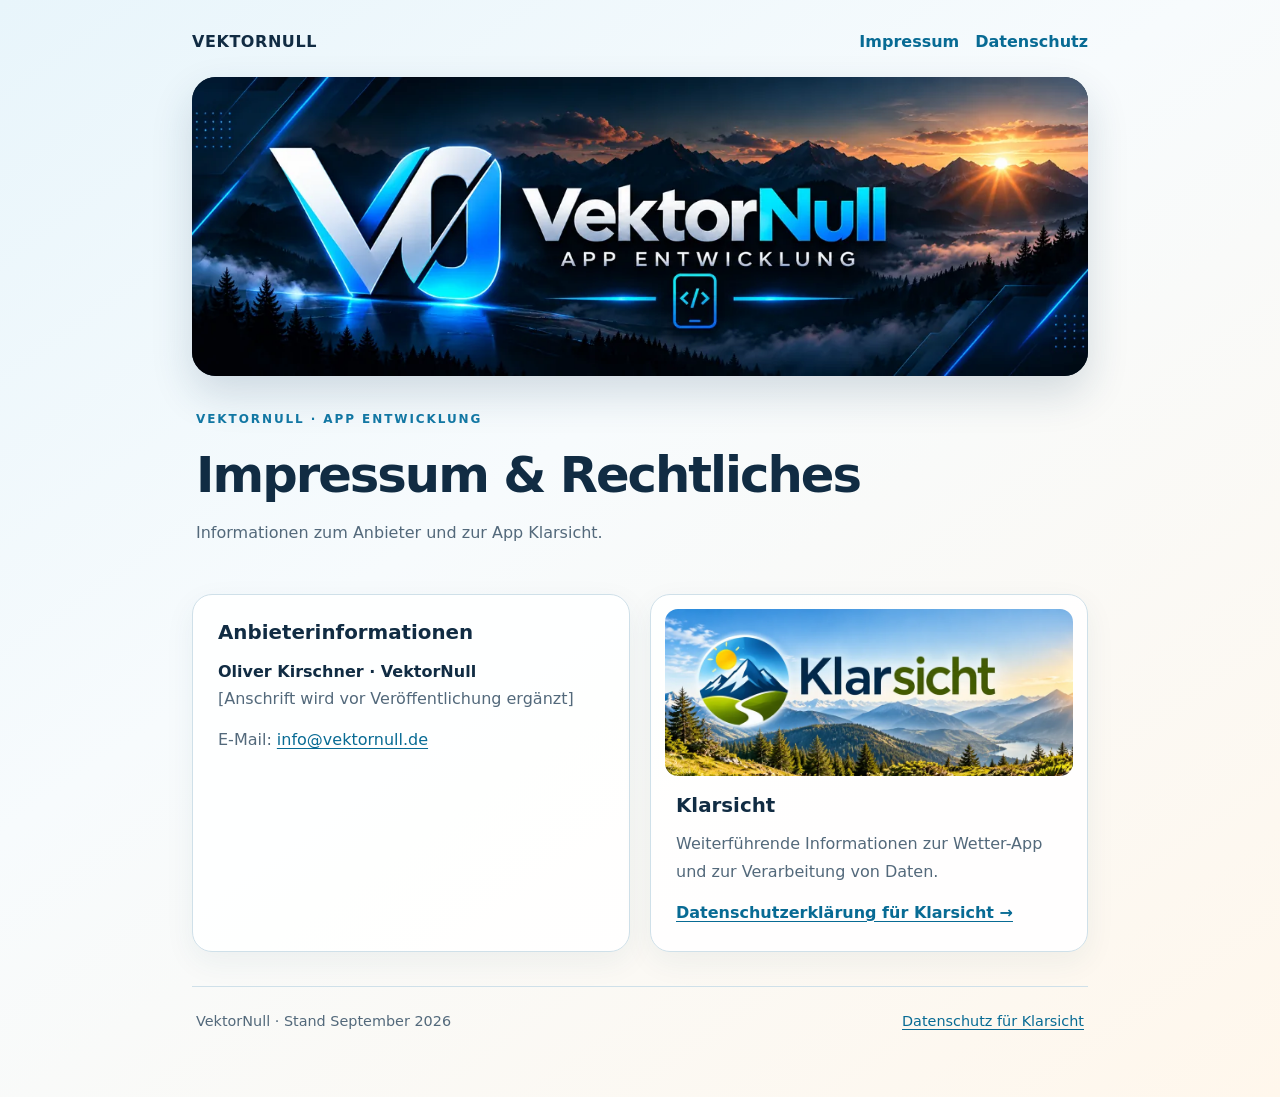
==== index.html @ 6f258877 "Gestalte Impressum und Klarsicht-Hinweise mit Markenbildern" ====
<!doctype html>
<html lang="de">
<head>
  <meta charset="utf-8">
  <meta name="viewport" content="width=device-width, initial-scale=1">
  <title>Impressum &amp; Rechtliches – VektorNull</title>
  <meta name="description" content="Impressum und rechtliche Informationen zu VektorNull und Klarsicht.">
  <link rel="stylesheet" href="style.css">
</head>
<body>
  <div class="wrap">
    <header class="topbar"><a class="brand" href="index.html">VEKTORNULL</a><nav aria-label="Hauptnavigation"><a href="#impressum">Impressum</a><a href="datenschutz.html">Datenschutz</a></nav></header>
    <div class="hero"><img src="vektornull-logo.webp" alt="VektorNull – App Entwicklung" width="2048" height="683"></div>
    <main>
      <div class="intro"><span class="eyebrow">VektorNull · App Entwicklung</span><h1 id="impressum">Impressum &amp; Rechtliches</h1><p>Informationen zum Anbieter und zur App Klarsicht.</p></div>
      <div class="grid">
        <section class="card" aria-labelledby="anbieter"><h2 id="anbieter">Anbieterinformationen</h2><p><strong>Oliver Kirschner · VektorNull</strong><br>[Anschrift wird vor Veröffentlichung ergänzt]</p><p>E-Mail: <a href="mailto:info@vektornull.de">info@vektornull.de</a></p></section>
        <section class="card" aria-labelledby="klarsicht"><a class="banner-link" href="datenschutz.html" aria-label="Zur Datenschutzerklärung von Klarsicht"><img src="klarsicht-banner.webp" alt="Klarsicht – Wetter-App mit Bergpanorama" width="2048" height="683"></a><h2 id="klarsicht">Klarsicht</h2><p>Weiterführende Informationen zur Wetter-App und zur Verarbeitung von Daten.</p><a class="text-link" href="datenschutz.html">Datenschutzerklärung für Klarsicht →</a></section>
      </div>
    </main>
    <footer class="site-footer"><span>VektorNull · Stand September 2026</span><a href="datenschutz.html">Datenschutz für Klarsicht</a></footer>
  </div>
</body>
</html>
---- style.css ----
:root{color-scheme:light;--ink:#112c43;--muted:#53697b;--line:#cfe0e9;--blue:#087eaf;--pale:#eef7fb}
*{box-sizing:border-box}html{scroll-behavior:smooth}body{margin:0;background:linear-gradient(145deg,#e8f5fb 0%,#f7fbfd 42%,#fff7ec 100%);color:var(--ink);font:16px/1.7 system-ui,-apple-system,Segoe UI,Roboto,sans-serif}a{color:#086b94;text-underline-offset:3px}a:hover{color:#044b6d}a:focus-visible{outline:3px solid #ffbe49;outline-offset:3px;border-radius:3px}.wrap{max-width:940px;margin:auto;padding:28px 22px 64px}.topbar{display:flex;justify-content:space-between;align-items:center;gap:18px;padding:0 0 22px}.brand{font-weight:800;letter-spacing:.035em;text-decoration:none;color:var(--ink)}.topbar nav{display:flex;flex-wrap:wrap;gap:16px}.topbar nav a{text-decoration:none;font-weight:650}.hero{overflow:hidden;border-radius:24px;background:#061a2b;box-shadow:0 18px 42px #163e5a2a}.hero img{display:block;width:100%;height:auto;aspect-ratio:3/1;object-fit:cover}.intro{padding:28px 4px 12px}.eyebrow{text-transform:uppercase;letter-spacing:.16em;font-size:.75rem;font-weight:800;color:#1277a3}.intro h1,.legal h1{font-size:clamp(2rem,5vw,3.1rem);letter-spacing:-.04em;line-height:1.13;margin:.32em 0}.intro p{color:var(--muted);max-width:65ch}.grid{display:grid;grid-template-columns:1fr 1fr;gap:20px;margin:20px 0}.card,.legal{background:#ffffffeb;border:1px solid var(--line);border-radius:20px;box-shadow:0 10px 30px #234b6210}.card{padding:25px}.card h2{font-size:1.24rem;line-height:1.3;margin:0 0 12px}.card p{margin:0 0 14px;color:var(--muted)}.card p:last-child{margin-bottom:0}.card strong{color:var(--ink)}.banner-link{display:block;overflow:hidden;border-radius:13px;margin:-11px -11px 17px;position:relative;aspect-ratio:2.45/1;background:#9bcae6}.banner-link img{display:block;width:125%;max-width:none;height:auto}.banner-link:focus-visible{outline-offset:5px}.text-link{font-weight:750}.legal{padding:clamp(24px,5vw,48px);max-width:850px;margin:auto}.legal h2{font-size:1.3rem;line-height:1.3;margin:2rem 0 .5rem}.legal p{margin:.8rem 0}.legal .meta{color:var(--muted);font-size:.94rem}.site-footer{border-top:1px solid var(--line);margin-top:34px;padding:22px 4px 0;color:var(--muted);font-size:.9rem;display:flex;gap:12px;justify-content:space-between;flex-wrap:wrap}@media(max-width:640px){.wrap{padding:18px 15px 44px}.grid{grid-template-columns:1fr}.topbar{align-items:flex-start}.topbar nav{gap:10px}.hero{border-radius:16px}.intro{padding-top:22px}.card{padding:20px}.legal{border-radius:16px}.banner-link{aspect-ratio:2.4/1}.banner-link img{width:125%}}
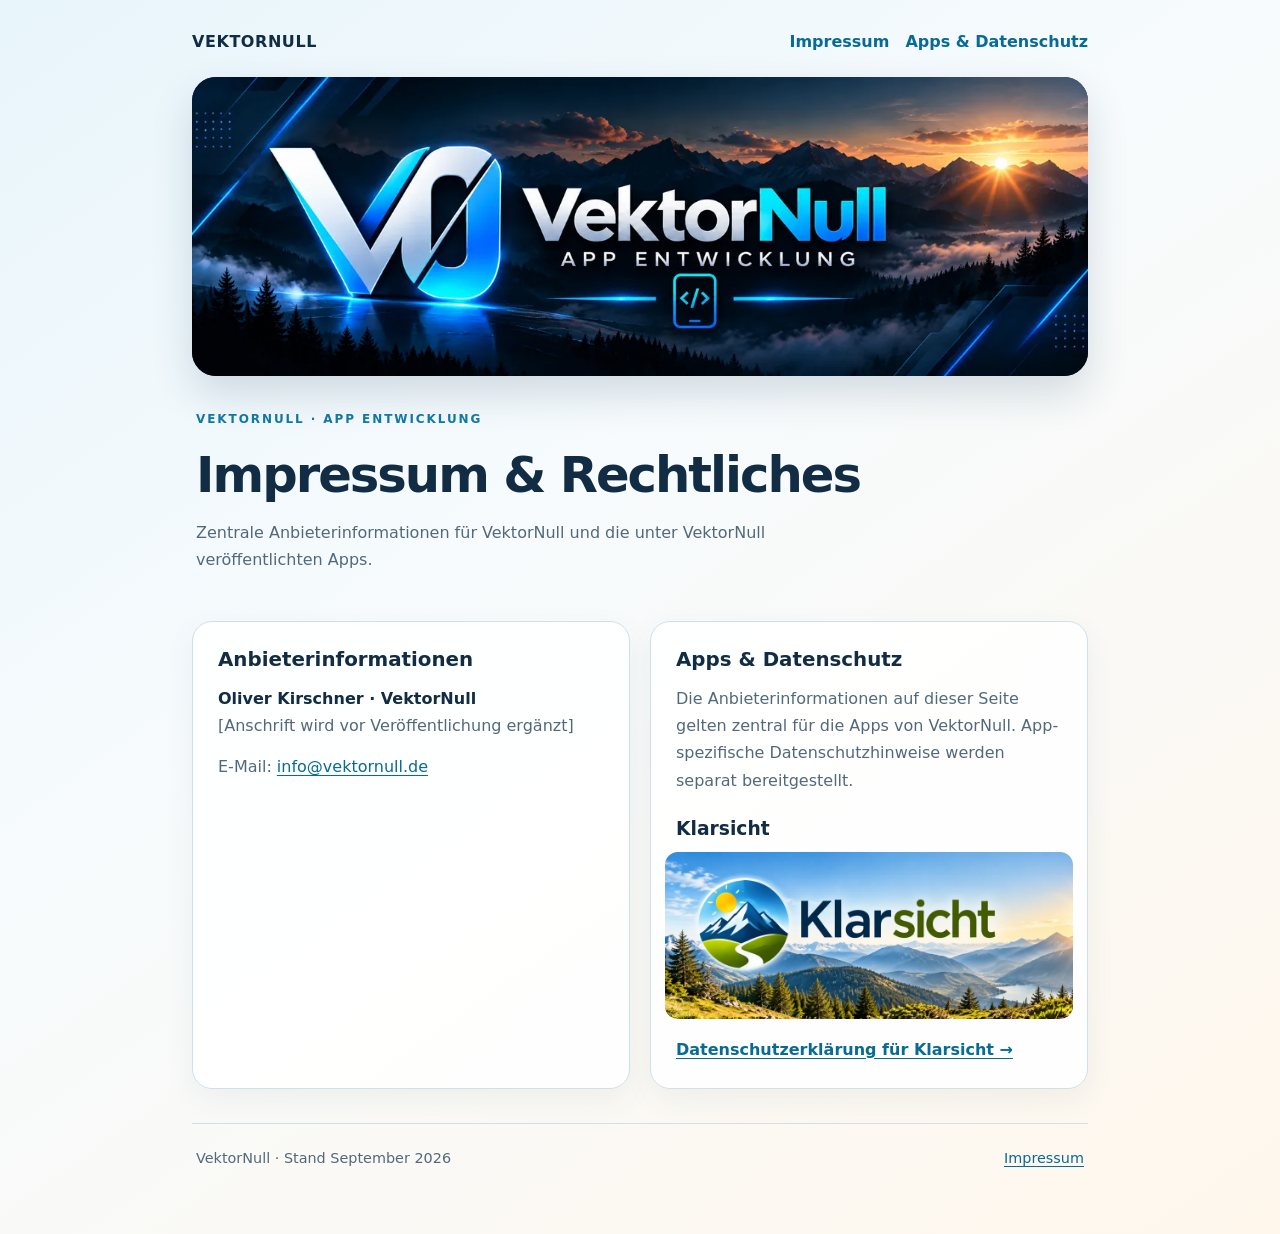
==== commit 167673af: "Make VektorNull imprint the general legal homepage" ====
--- a/index.html
+++ b/index.html
@@ -4,21 +4,43 @@
   <meta charset="utf-8">
   <meta name="viewport" content="width=device-width, initial-scale=1">
   <title>Impressum &amp; Rechtliches – VektorNull</title>
-  <meta name="description" content="Impressum und rechtliche Informationen zu VektorNull und Klarsicht.">
+  <meta name="description" content="Impressum und rechtliche Informationen zu VektorNull und den veröffentlichten Apps.">
   <link rel="stylesheet" href="style.css">
 </head>
 <body>
   <div class="wrap">
-    <header class="topbar"><a class="brand" href="index.html">VEKTORNULL</a><nav aria-label="Hauptnavigation"><a href="#impressum">Impressum</a><a href="datenschutz.html">Datenschutz</a></nav></header>
+    <header class="topbar">
+      <a class="brand" href="index.html">VEKTORNULL</a>
+      <nav aria-label="Hauptnavigation"><a href="#impressum">Impressum</a><a href="#apps">Apps &amp; Datenschutz</a></nav>
+    </header>
+
     <div class="hero"><img src="vektornull-logo.webp" alt="VektorNull – App Entwicklung" width="2048" height="683"></div>
+
     <main>
-      <div class="intro"><span class="eyebrow">VektorNull · App Entwicklung</span><h1 id="impressum">Impressum &amp; Rechtliches</h1><p>Informationen zum Anbieter und zur App Klarsicht.</p></div>
+      <div class="intro">
+        <span class="eyebrow">VektorNull · App Entwicklung</span>
+        <h1 id="impressum">Impressum &amp; Rechtliches</h1>
+        <p>Zentrale Anbieterinformationen für VektorNull und die unter VektorNull veröffentlichten Apps.</p>
+      </div>
+
       <div class="grid">
-        <section class="card" aria-labelledby="anbieter"><h2 id="anbieter">Anbieterinformationen</h2><p><strong>Oliver Kirschner · VektorNull</strong><br>[Anschrift wird vor Veröffentlichung ergänzt]</p><p>E-Mail: <a href="mailto:info@vektornull.de">info@vektornull.de</a></p></section>
-        <section class="card" aria-labelledby="klarsicht"><a class="banner-link" href="datenschutz.html" aria-label="Zur Datenschutzerklärung von Klarsicht"><img src="klarsicht-banner.webp" alt="Klarsicht – Wetter-App mit Bergpanorama" width="2048" height="683"></a><h2 id="klarsicht">Klarsicht</h2><p>Weiterführende Informationen zur Wetter-App und zur Verarbeitung von Daten.</p><a class="text-link" href="datenschutz.html">Datenschutzerklärung für Klarsicht →</a></section>
+        <section class="card" aria-labelledby="anbieter">
+          <h2 id="anbieter">Anbieterinformationen</h2>
+          <p><strong>Oliver Kirschner · VektorNull</strong><br>[Anschrift wird vor Veröffentlichung ergänzt]</p>
+          <p>E-Mail: <a href="mailto:info@vektornull.de">info@vektornull.de</a></p>
+        </section>
+
+        <section class="card" id="apps" aria-labelledby="apps-title">
+          <h2 id="apps-title">Apps &amp; Datenschutz</h2>
+          <p>Die Anbieterinformationen auf dieser Seite gelten zentral für die Apps von VektorNull. App-spezifische Datenschutzhinweise werden separat bereitgestellt.</p>
+          <h3>Klarsicht</h3>
+          <a class="banner-link" href="datenschutz.html" aria-label="Zur Datenschutzerklärung von Klarsicht"><img src="klarsicht-banner.webp" alt="Klarsicht – Wetter-App mit Bergpanorama" width="2048" height="683"></a>
+          <p><a class="text-link" href="datenschutz.html">Datenschutzerklärung für Klarsicht →</a></p>
+        </section>
       </div>
     </main>
-    <footer class="site-footer"><span>VektorNull · Stand September 2026</span><a href="datenschutz.html">Datenschutz für Klarsicht</a></footer>
+
+    <footer class="site-footer"><span>VektorNull · Stand September 2026</span><a href="#impressum">Impressum</a></footer>
   </div>
 </body>
 </html>
--- a/style.css
+++ b/style.css
@@ -1,2 +1,4 @@
 :root{color-scheme:light;--ink:#112c43;--muted:#53697b;--line:#cfe0e9;--blue:#087eaf;--pale:#eef7fb}
 *{box-sizing:border-box}html{scroll-behavior:smooth}body{margin:0;background:linear-gradient(145deg,#e8f5fb 0%,#f7fbfd 42%,#fff7ec 100%);color:var(--ink);font:16px/1.7 system-ui,-apple-system,Segoe UI,Roboto,sans-serif}a{color:#086b94;text-underline-offset:3px}a:hover{color:#044b6d}a:focus-visible{outline:3px solid #ffbe49;outline-offset:3px;border-radius:3px}.wrap{max-width:940px;margin:auto;padding:28px 22px 64px}.topbar{display:flex;justify-content:space-between;align-items:center;gap:18px;padding:0 0 22px}.brand{font-weight:800;letter-spacing:.035em;text-decoration:none;color:var(--ink)}.topbar nav{display:flex;flex-wrap:wrap;gap:16px}.topbar nav a{text-decoration:none;font-weight:650}.hero{overflow:hidden;border-radius:24px;background:#061a2b;box-shadow:0 18px 42px #163e5a2a}.hero img{display:block;width:100%;height:auto;aspect-ratio:3/1;object-fit:cover}.intro{padding:28px 4px 12px}.eyebrow{text-transform:uppercase;letter-spacing:.16em;font-size:.75rem;font-weight:800;color:#1277a3}.intro h1,.legal h1{font-size:clamp(2rem,5vw,3.1rem);letter-spacing:-.04em;line-height:1.13;margin:.32em 0}.intro p{color:var(--muted);max-width:65ch}.grid{display:grid;grid-template-columns:1fr 1fr;gap:20px;margin:20px 0}.card,.legal{background:#ffffffeb;border:1px solid var(--line);border-radius:20px;box-shadow:0 10px 30px #234b6210}.card{padding:25px}.card h2{font-size:1.24rem;line-height:1.3;margin:0 0 12px}.card p{margin:0 0 14px;color:var(--muted)}.card p:last-child{margin-bottom:0}.card strong{color:var(--ink)}.banner-link{display:block;overflow:hidden;border-radius:13px;margin:-11px -11px 17px;position:relative;aspect-ratio:2.45/1;background:#9bcae6}.banner-link img{display:block;width:125%;max-width:none;height:auto}.banner-link:focus-visible{outline-offset:5px}.text-link{font-weight:750}.legal{padding:clamp(24px,5vw,48px);max-width:850px;margin:auto}.legal h2{font-size:1.3rem;line-height:1.3;margin:2rem 0 .5rem}.legal p{margin:.8rem 0}.legal .meta{color:var(--muted);font-size:.94rem}.site-footer{border-top:1px solid var(--line);margin-top:34px;padding:22px 4px 0;color:var(--muted);font-size:.9rem;display:flex;gap:12px;justify-content:space-between;flex-wrap:wrap}@media(max-width:640px){.wrap{padding:18px 15px 44px}.grid{grid-template-columns:1fr}.topbar{align-items:flex-start}.topbar nav{gap:10px}.hero{border-radius:16px}.intro{padding-top:22px}.card{padding:20px}.legal{border-radius:16px}.banner-link{aspect-ratio:2.4/1}.banner-link img{width:125%}}
+
+.objection{margin:1.5rem 0;padding:1.1rem 1.4rem;border:2px solid #087eaf;border-left-width:6px;background:#eaf7fc;border-radius:14px}.objection h3{margin:0 0 .45rem;font-size:1.16rem;color:#064d70}.objection p{margin:0}
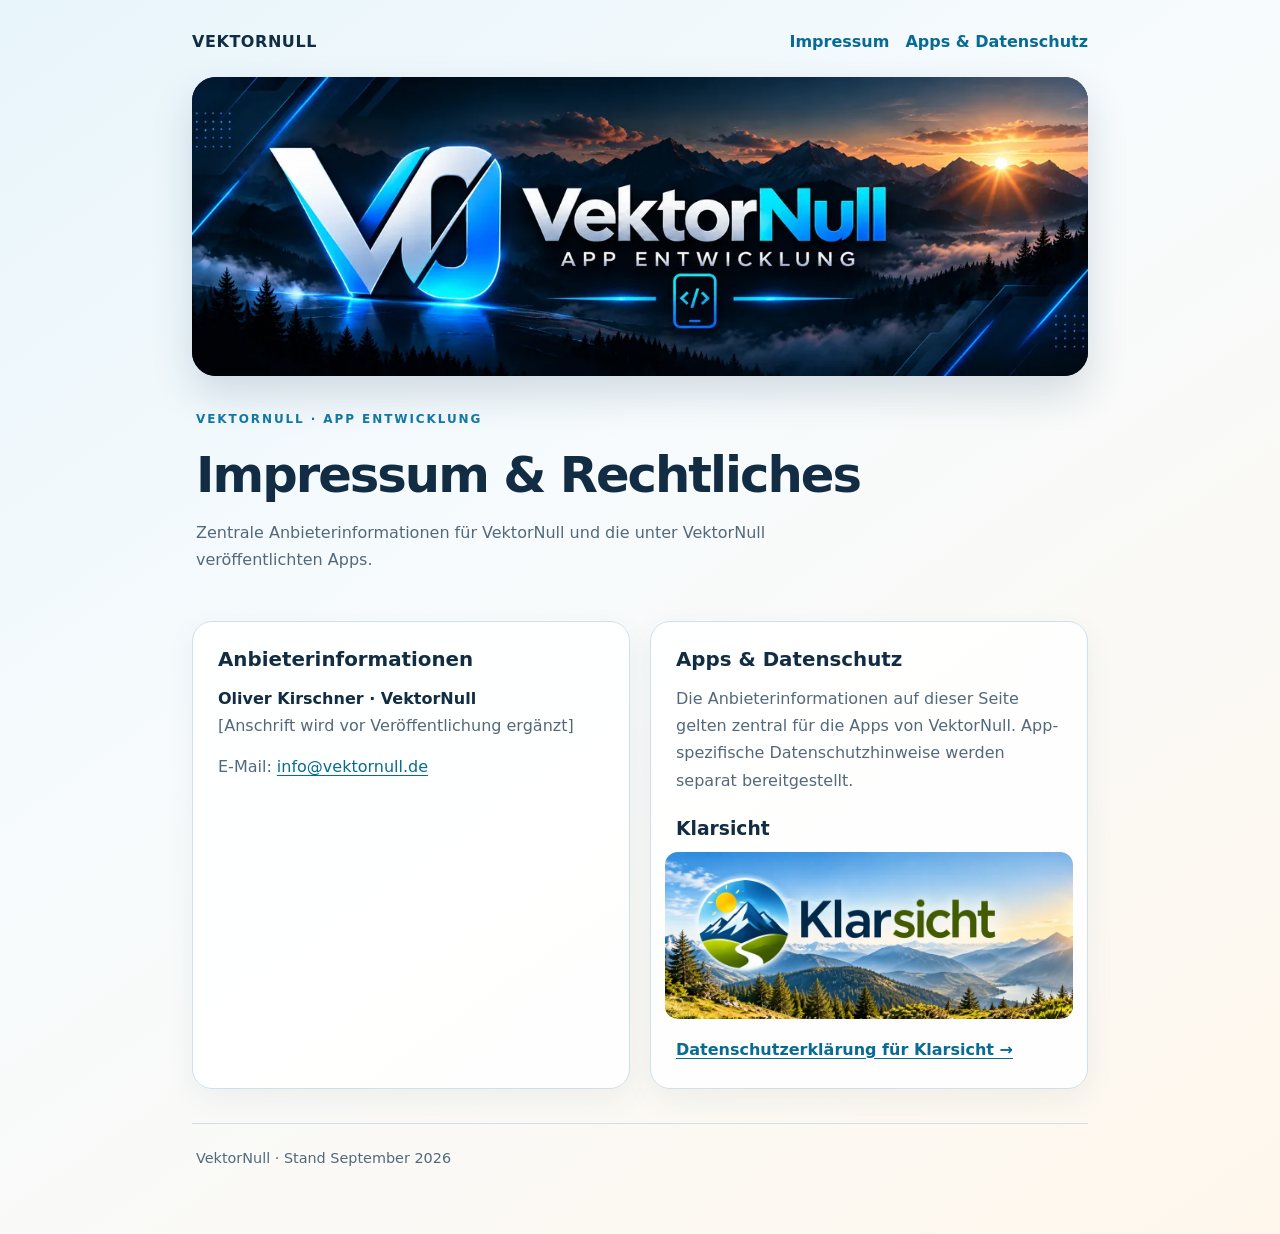
==== commit b84f557d: "Remove duplicate Impressum link from footer" ====
--- a/index.html
+++ b/index.html
@@ -40,7 +40,7 @@
       </div>
     </main>
 
-    <footer class="site-footer"><span>VektorNull · Stand September 2026</span><a href="#impressum">Impressum</a></footer>
+    <footer class="site-footer"><span>VektorNull · Stand September 2026</span></footer>
   </div>
 </body>
 </html>
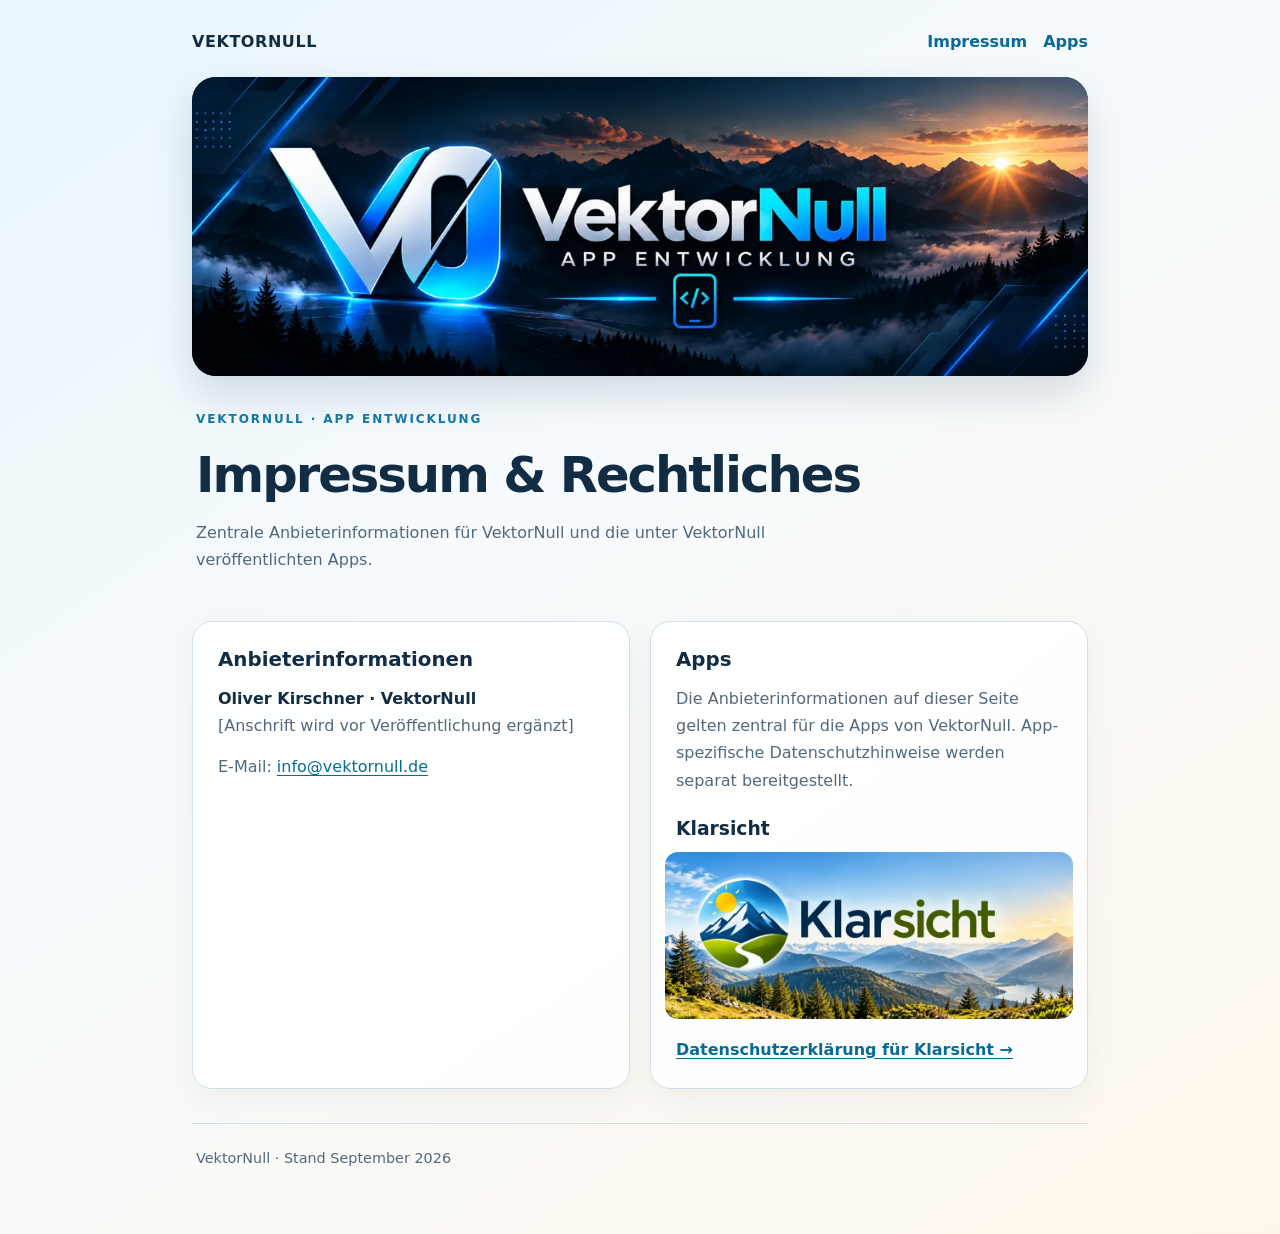
==== commit b1993579: "Clarify apps navigation and privacy separation" ====
--- a/index.html
+++ b/index.html
@@ -11,7 +11,7 @@
   <div class="wrap">
     <header class="topbar">
       <a class="brand" href="index.html">VEKTORNULL</a>
-      <nav aria-label="Hauptnavigation"><a href="#impressum">Impressum</a><a href="#apps">Apps &amp; Datenschutz</a></nav>
+      <nav aria-label="Hauptnavigation"><a href="#impressum">Impressum</a><a href="#apps">Apps</a></nav>
     </header>
 
     <div class="hero"><img src="vektornull-logo.webp" alt="VektorNull – App Entwicklung" width="2048" height="683"></div>
@@ -31,7 +31,7 @@
         </section>
 
         <section class="card" id="apps" aria-labelledby="apps-title">
-          <h2 id="apps-title">Apps &amp; Datenschutz</h2>
+          <h2 id="apps-title">Apps</h2>
           <p>Die Anbieterinformationen auf dieser Seite gelten zentral für die Apps von VektorNull. App-spezifische Datenschutzhinweise werden separat bereitgestellt.</p>
           <h3>Klarsicht</h3>
           <a class="banner-link" href="datenschutz.html" aria-label="Zur Datenschutzerklärung von Klarsicht"><img src="klarsicht-banner.webp" alt="Klarsicht – Wetter-App mit Bergpanorama" width="2048" height="683"></a>
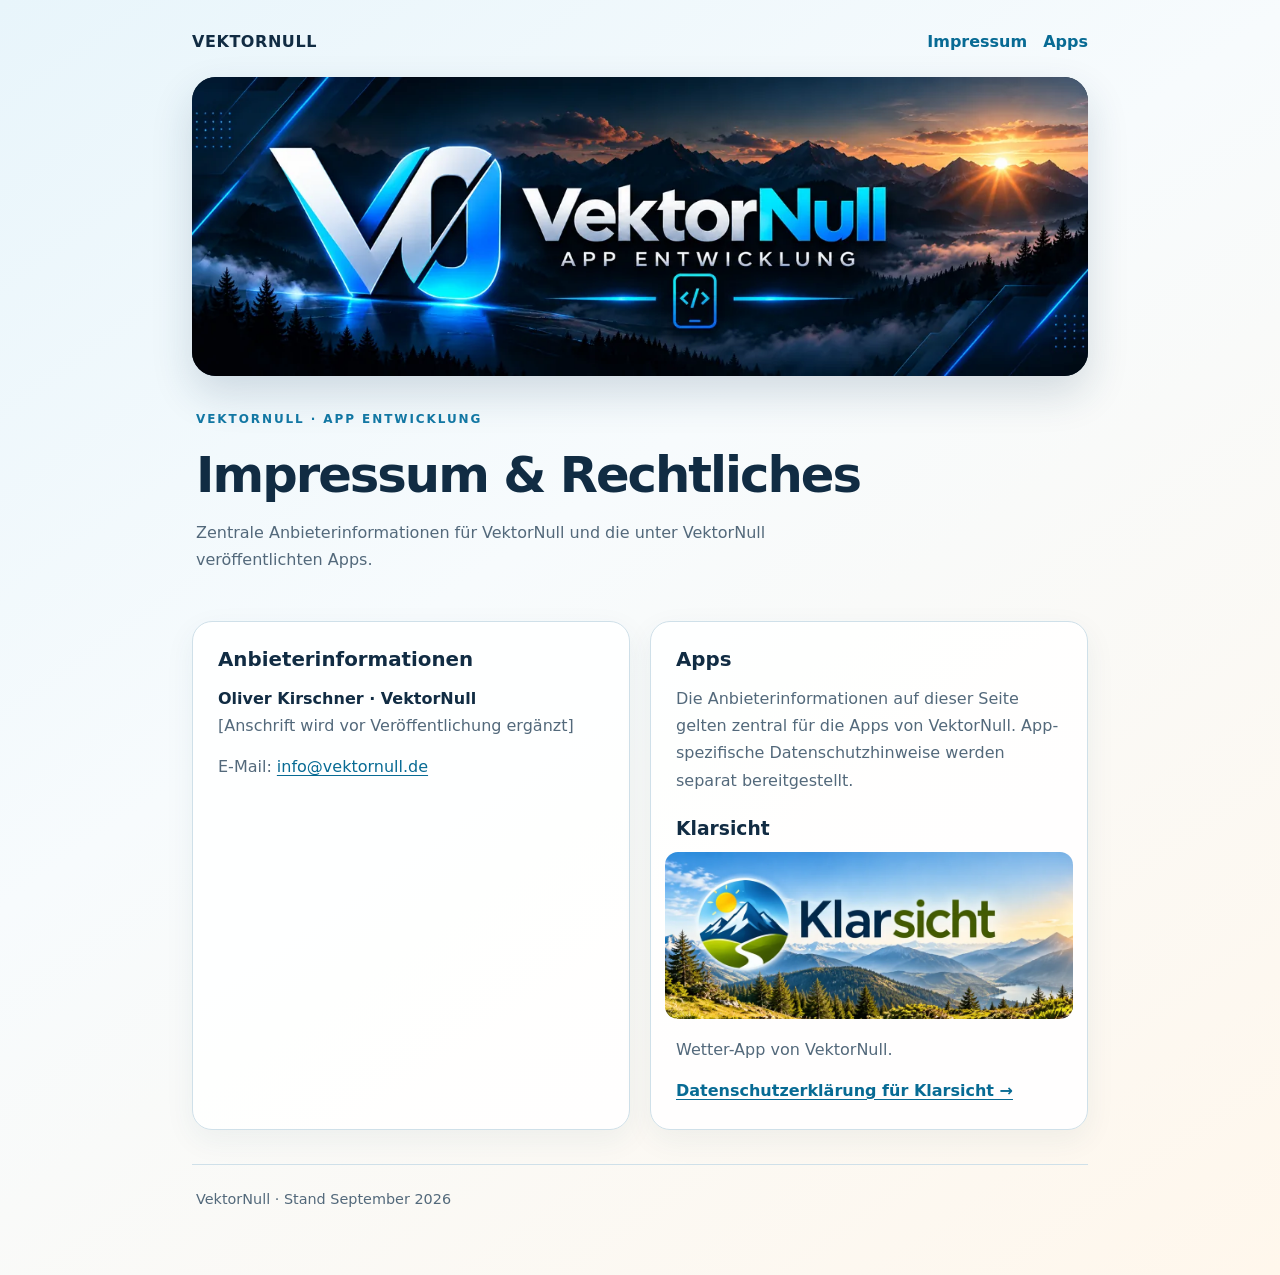
==== commit d1d463c7: "Separate Apps section from Klarsicht app card" ====
--- a/index.html
+++ b/index.html
@@ -30,12 +30,18 @@
           <p>E-Mail: <a href="mailto:info@vektornull.de">info@vektornull.de</a></p>
         </section>
 
-        <section class="card" id="apps" aria-labelledby="apps-title">
-          <h2 id="apps-title">Apps</h2>
-          <p>Die Anbieterinformationen auf dieser Seite gelten zentral für die Apps von VektorNull. App-spezifische Datenschutzhinweise werden separat bereitgestellt.</p>
-          <h3>Klarsicht</h3>
-          <a class="banner-link" href="datenschutz.html" aria-label="Zur Datenschutzerklärung von Klarsicht"><img src="klarsicht-banner.webp" alt="Klarsicht – Wetter-App mit Bergpanorama" width="2048" height="683"></a>
-          <p><a class="text-link" href="datenschutz.html">Datenschutzerklärung für Klarsicht →</a></p>
+        <section class="card apps-card" id="apps" aria-labelledby="apps-title">
+          <div class="apps-head">
+            <h2 id="apps-title">Apps</h2>
+            <p>Die Anbieterinformationen auf dieser Seite gelten zentral für die Apps von VektorNull. App-spezifische Datenschutzhinweise werden separat bereitgestellt.</p>
+          </div>
+
+          <article class="app-entry" aria-labelledby="klarsicht-title">
+            <h3 id="klarsicht-title">Klarsicht</h3>
+            <a class="banner-link" href="datenschutz.html" aria-label="Zur Datenschutzerklärung von Klarsicht"><img src="klarsicht-banner.webp" alt="Klarsicht – Wetter-App mit Bergpanorama" width="2048" height="683"></a>
+            <p class="app-description">Wetter-App von VektorNull.</p>
+            <p><a class="text-link" href="datenschutz.html">Datenschutzerklärung für Klarsicht →</a></p>
+          </article>
         </section>
       </div>
     </main>
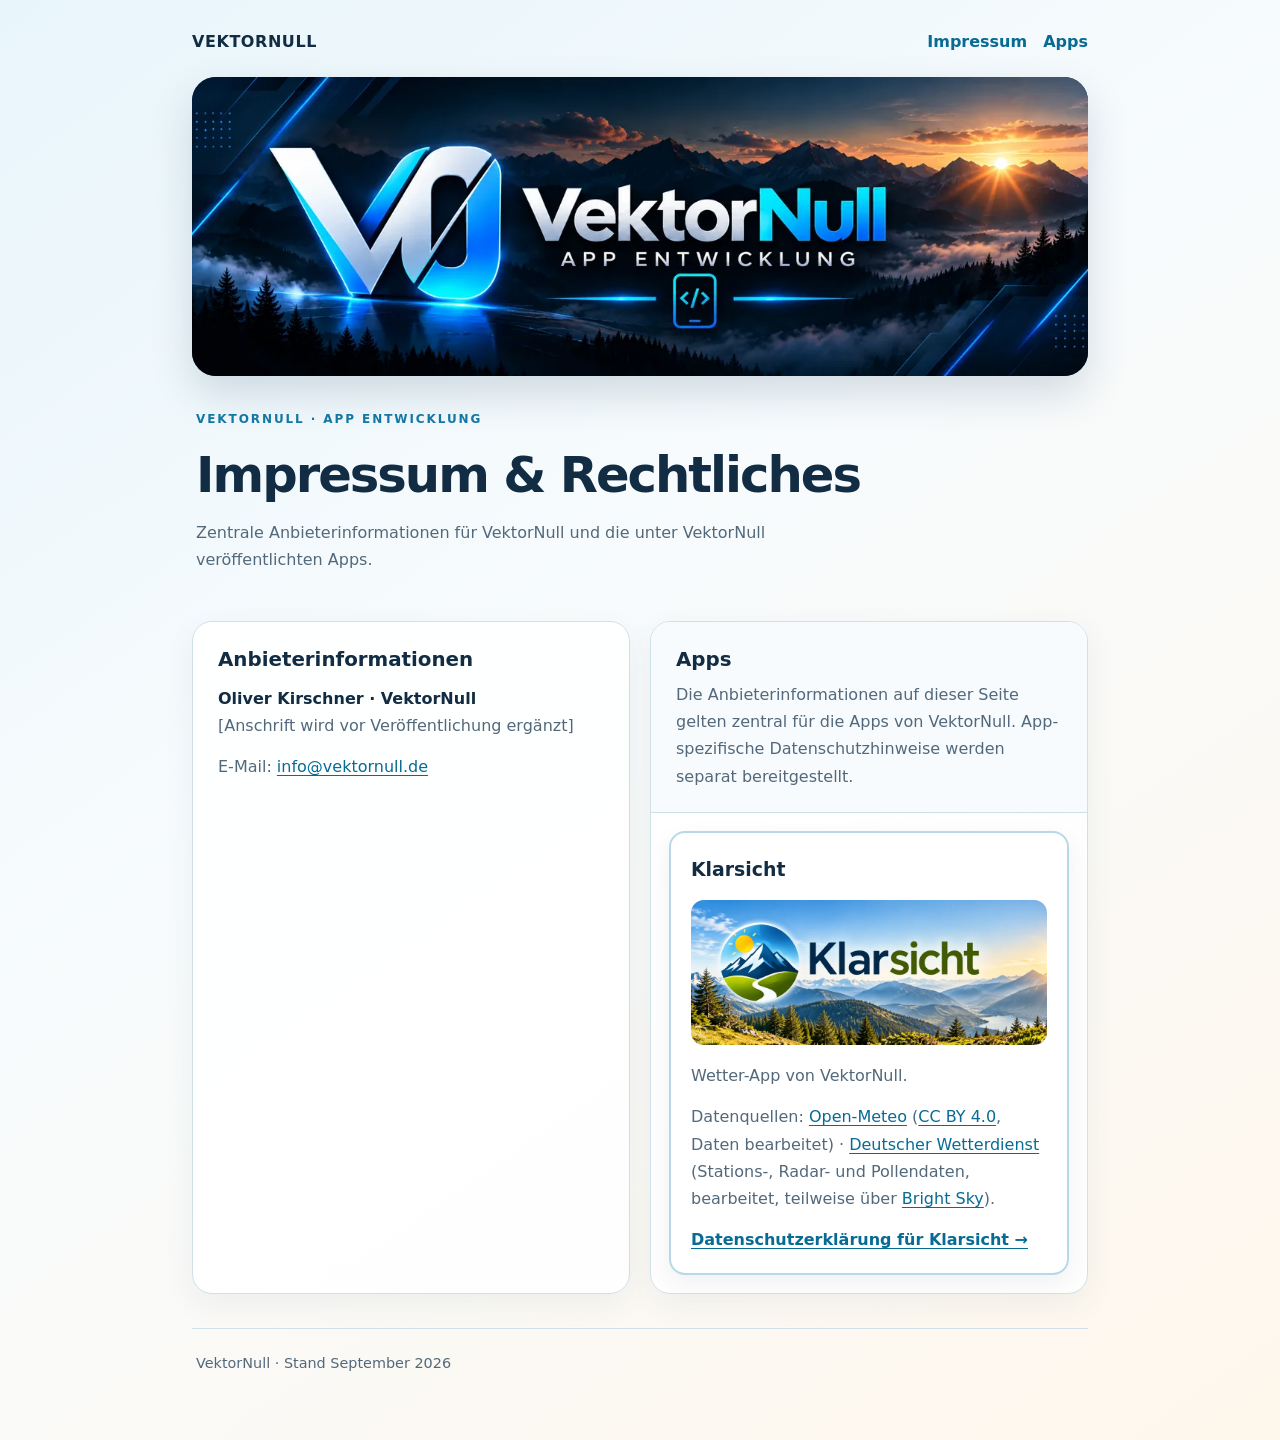
==== commit 95bc7186: "Klarsicht Quellen- und Lizenzhinweise auf VektorNull Webseite ergänzen" ====
--- a/index.html
+++ b/index.html
@@ -40,6 +40,7 @@
             <h3 id="klarsicht-title">Klarsicht</h3>
             <a class="banner-link" href="datenschutz.html" aria-label="Zur Datenschutzerklärung von Klarsicht"><img src="klarsicht-banner.webp" alt="Klarsicht – Wetter-App mit Bergpanorama" width="2048" height="683"></a>
             <p class="app-description">Wetter-App von VektorNull.</p>
+            <p class="app-description">Datenquellen: <a href="https://open-meteo.com/" target="_blank" rel="noopener noreferrer">Open-Meteo</a> (<a href="https://creativecommons.org/licenses/by/4.0/deed.de" target="_blank" rel="noopener noreferrer">CC BY 4.0</a>, Daten bearbeitet) · <a href="https://opendata.dwd.de/" target="_blank" rel="noopener noreferrer">Deutscher Wetterdienst</a> (Stations-, Radar- und Pollendaten, bearbeitet, teilweise über <a href="https://brightsky.dev/" target="_blank" rel="noopener noreferrer">Bright Sky</a>).</p>
             <p><a class="text-link" href="datenschutz.html">Datenschutzerklärung für Klarsicht →</a></p>
           </article>
         </section>
--- a/style.css
+++ b/style.css
@@ -1,4 +1,4 @@
 :root{color-scheme:light;--ink:#112c43;--muted:#53697b;--line:#cfe0e9;--blue:#087eaf;--pale:#eef7fb}
-*{box-sizing:border-box}html{scroll-behavior:smooth}body{margin:0;background:linear-gradient(145deg,#e8f5fb 0%,#f7fbfd 42%,#fff7ec 100%);color:var(--ink);font:16px/1.7 system-ui,-apple-system,Segoe UI,Roboto,sans-serif}a{color:#086b94;text-underline-offset:3px}a:hover{color:#044b6d}a:focus-visible{outline:3px solid #ffbe49;outline-offset:3px;border-radius:3px}.wrap{max-width:940px;margin:auto;padding:28px 22px 64px}.topbar{display:flex;justify-content:space-between;align-items:center;gap:18px;padding:0 0 22px}.brand{font-weight:800;letter-spacing:.035em;text-decoration:none;color:var(--ink)}.topbar nav{display:flex;flex-wrap:wrap;gap:16px}.topbar nav a{text-decoration:none;font-weight:650}.hero{overflow:hidden;border-radius:24px;background:#061a2b;box-shadow:0 18px 42px #163e5a2a}.hero img{display:block;width:100%;height:auto;aspect-ratio:3/1;object-fit:cover}.intro{padding:28px 4px 12px}.eyebrow{text-transform:uppercase;letter-spacing:.16em;font-size:.75rem;font-weight:800;color:#1277a3}.intro h1,.legal h1{font-size:clamp(2rem,5vw,3.1rem);letter-spacing:-.04em;line-height:1.13;margin:.32em 0}.intro p{color:var(--muted);max-width:65ch}.grid{display:grid;grid-template-columns:1fr 1fr;gap:20px;margin:20px 0}.card,.legal{background:#ffffffeb;border:1px solid var(--line);border-radius:20px;box-shadow:0 10px 30px #234b6210}.card{padding:25px}.card h2{font-size:1.24rem;line-height:1.3;margin:0 0 12px}.card p{margin:0 0 14px;color:var(--muted)}.card p:last-child{margin-bottom:0}.card strong{color:var(--ink)}.banner-link{display:block;overflow:hidden;border-radius:13px;margin:-11px -11px 17px;position:relative;aspect-ratio:2.45/1;background:#9bcae6}.banner-link img{display:block;width:125%;max-width:none;height:auto}.banner-link:focus-visible{outline-offset:5px}.text-link{font-weight:750}.legal{padding:clamp(24px,5vw,48px);max-width:850px;margin:auto}.legal h2{font-size:1.3rem;line-height:1.3;margin:2rem 0 .5rem}.legal p{margin:.8rem 0}.legal .meta{color:var(--muted);font-size:.94rem}.site-footer{border-top:1px solid var(--line);margin-top:34px;padding:22px 4px 0;color:var(--muted);font-size:.9rem;display:flex;gap:12px;justify-content:space-between;flex-wrap:wrap}@media(max-width:640px){.wrap{padding:18px 15px 44px}.grid{grid-template-columns:1fr}.topbar{align-items:flex-start}.topbar nav{gap:10px}.hero{border-radius:16px}.intro{padding-top:22px}.card{padding:20px}.legal{border-radius:16px}.banner-link{aspect-ratio:2.4/1}.banner-link img{width:125%}}
+*{box-sizing:border-box}html{scroll-behavior:smooth}body{margin:0;background:linear-gradient(145deg,#e8f5fb 0%,#f7fbfd 42%,#fff7ec 100%);color:var(--ink);font:16px/1.7 system-ui,-apple-system,Segoe UI,Roboto,sans-serif}a{color:#086b94;text-underline-offset:3px}a:hover{color:#044b6d}a:focus-visible{outline:3px solid #ffbe49;outline-offset:3px;border-radius:3px}.wrap{max-width:940px;margin:auto;padding:28px 22px 64px}.topbar{display:flex;justify-content:space-between;align-items:center;gap:18px;padding:0 0 22px}.brand{font-weight:800;letter-spacing:.035em;text-decoration:none;color:var(--ink)}.topbar nav{display:flex;flex-wrap:wrap;gap:16px}.topbar nav a{text-decoration:none;font-weight:650}.hero{overflow:hidden;border-radius:24px;background:#061a2b;box-shadow:0 18px 42px #163e5a2a}.hero img{display:block;width:100%;height:auto;aspect-ratio:3/1;object-fit:cover}.intro{padding:28px 4px 12px}.eyebrow{text-transform:uppercase;letter-spacing:.16em;font-size:.75rem;font-weight:800;color:#1277a3}.intro h1,.legal h1{font-size:clamp(2rem,5vw,3.1rem);letter-spacing:-.04em;line-height:1.13;margin:.32em 0}.intro p{color:var(--muted);max-width:65ch}.grid{display:grid;grid-template-columns:1fr 1fr;gap:20px;margin:20px 0}.card,.legal{background:#ffffffeb;border:1px solid var(--line);border-radius:20px;box-shadow:0 10px 30px #234b6210}.card{padding:25px}.card h2{font-size:1.24rem;line-height:1.3;margin:0 0 12px}.card p{margin:0 0 14px;color:var(--muted)}.card p:last-child{margin-bottom:0}.card strong{color:var(--ink)}.apps-card{padding:0;overflow:hidden}.apps-head{padding:25px 25px 22px;background:#f7fbfd;border-bottom:1px solid var(--line)}.apps-head h2{margin-bottom:8px}.apps-head p{margin-bottom:0}.app-entry{margin:18px;padding:20px;background:#fff;border:2px solid #b9d8e7;border-radius:16px;box-shadow:0 8px 22px #234b6212}.app-entry h3{margin:0 0 15px;font-size:1.18rem;color:var(--ink)}.app-entry .app-description{margin-top:0}.banner-link{display:block;overflow:hidden;border-radius:13px;margin:0 0 17px;position:relative;aspect-ratio:2.45/1;background:#9bcae6}.banner-link img{display:block;width:125%;max-width:none;height:auto}.banner-link:focus-visible{outline-offset:5px}.text-link{font-weight:750}.legal{padding:clamp(24px,5vw,48px);max-width:850px;margin:auto}.legal h2{font-size:1.3rem;line-height:1.3;margin:2rem 0 .5rem}.legal p{margin:.8rem 0}.legal .meta{color:var(--muted);font-size:.94rem}.site-footer{border-top:1px solid var(--line);margin-top:34px;padding:22px 4px 0;color:var(--muted);font-size:.9rem;display:flex;gap:12px;justify-content:space-between;flex-wrap:wrap}@media(max-width:640px){.wrap{padding:18px 15px 44px}.grid{grid-template-columns:1fr}.topbar{align-items:flex-start}.topbar nav{gap:10px}.hero{border-radius:16px}.intro{padding-top:22px}.card{padding:20px}.apps-card{padding:0}.apps-head{padding:20px}.app-entry{margin:14px;padding:16px}.legal{border-radius:16px}.banner-link{aspect-ratio:2.4/1}.banner-link img{width:125%}}
 
 .objection{margin:1.5rem 0;padding:1.1rem 1.4rem;border:2px solid #087eaf;border-left-width:6px;background:#eaf7fc;border-radius:14px}.objection h3{margin:0 0 .45rem;font-size:1.16rem;color:#064d70}.objection p{margin:0}
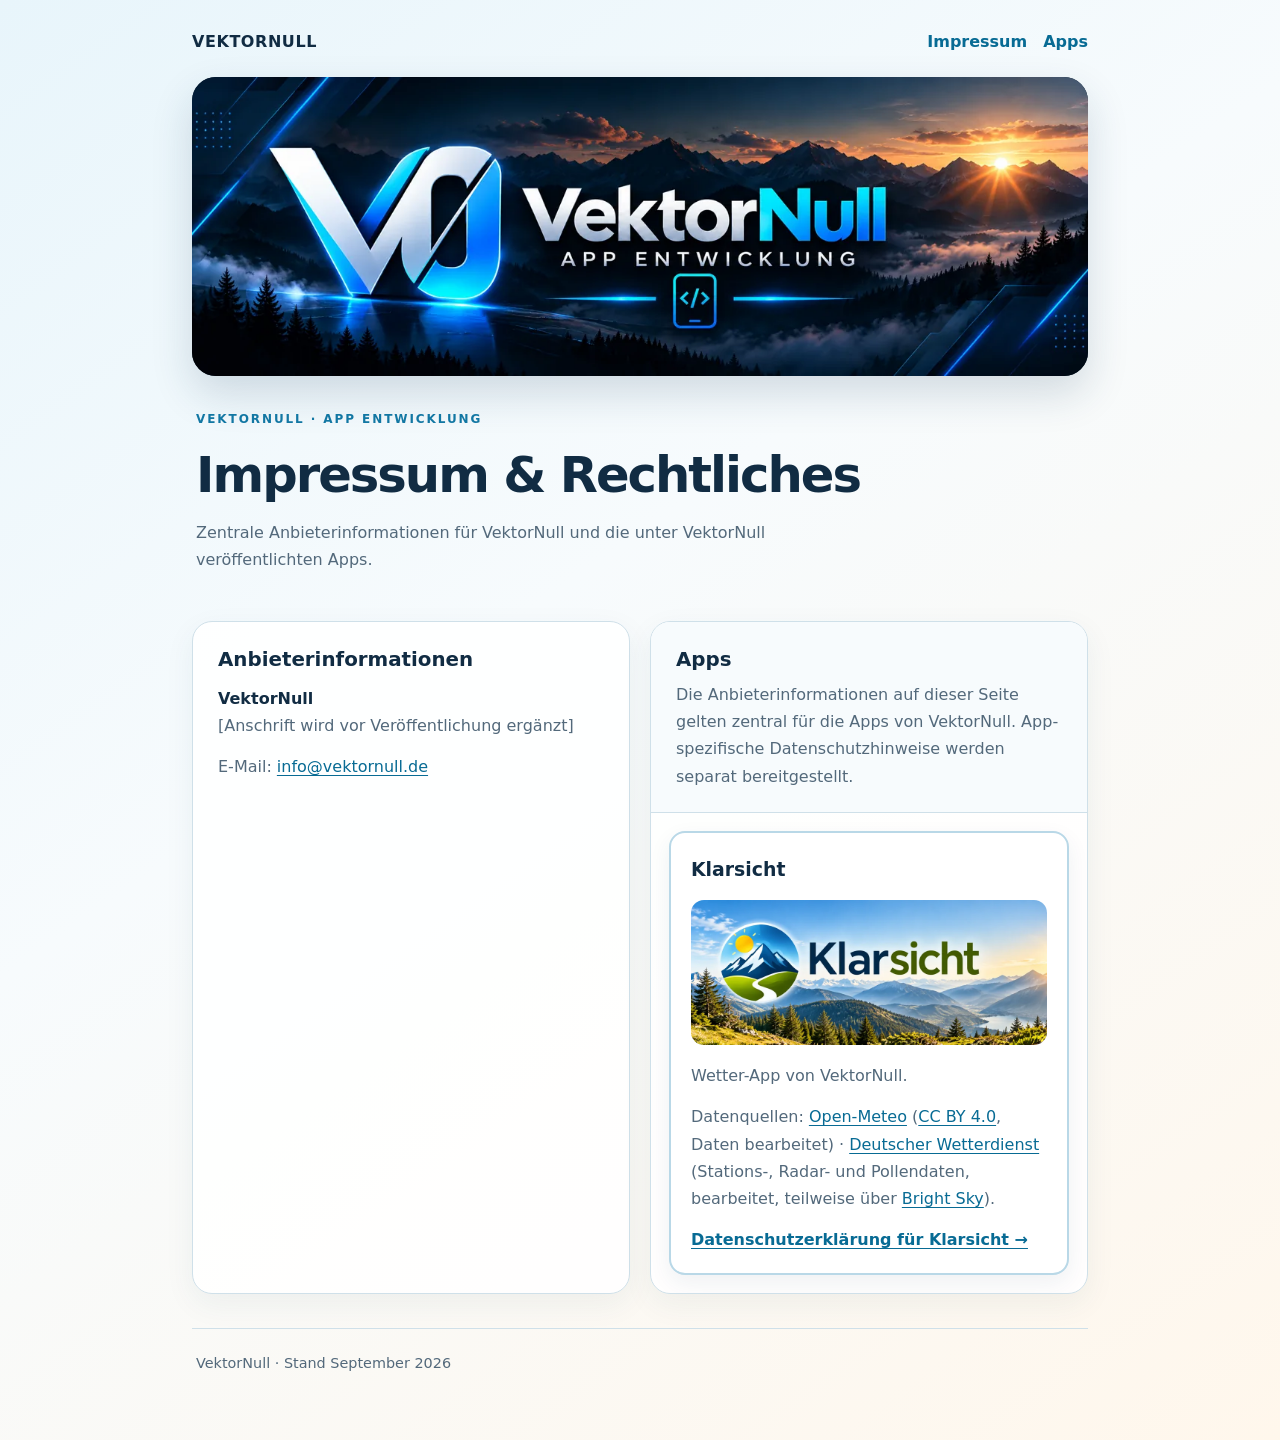
==== commit 3f536a07: "Remove personal name from pre-release legal page" ====
--- a/index.html
+++ b/index.html
@@ -26,7 +26,7 @@
       <div class="grid">
         <section class="card" aria-labelledby="anbieter">
           <h2 id="anbieter">Anbieterinformationen</h2>
-          <p><strong>Oliver Kirschner · VektorNull</strong><br>[Anschrift wird vor Veröffentlichung ergänzt]</p>
+          <p><strong>VektorNull</strong><br>[Anschrift wird vor Veröffentlichung ergänzt]</p>
           <p>E-Mail: <a href="mailto:info@vektornull.de">info@vektornull.de</a></p>
         </section>
 
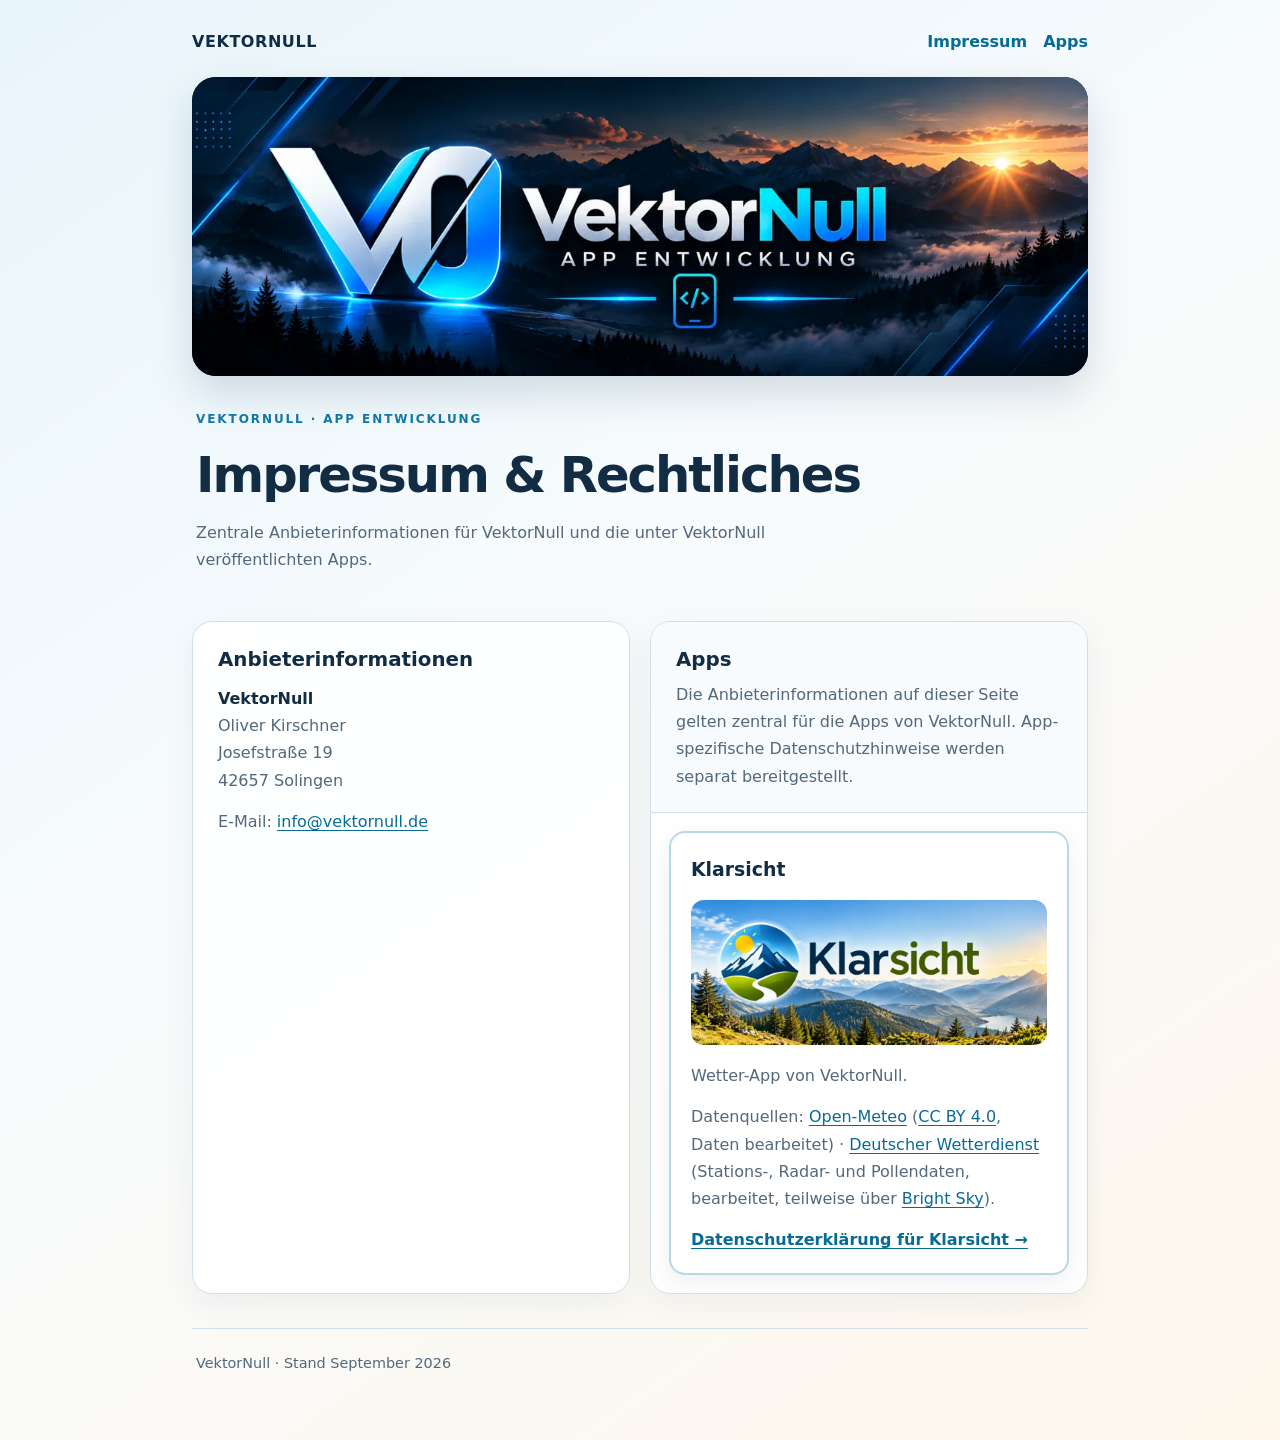
==== commit f03b5572: "Rechtliches: Anbietername und Anschrift ergänzen" ====
--- a/index.html
+++ b/index.html
@@ -26,7 +26,7 @@
       <div class="grid">
         <section class="card" aria-labelledby="anbieter">
           <h2 id="anbieter">Anbieterinformationen</h2>
-          <p><strong>VektorNull</strong><br>[Anschrift wird vor Veröffentlichung ergänzt]</p>
+          <p><strong>VektorNull</strong><br>Oliver Kirschner<br>Josefstraße 19<br>42657 Solingen</p>
           <p>E-Mail: <a href="mailto:info@vektornull.de">info@vektornull.de</a></p>
         </section>
 
